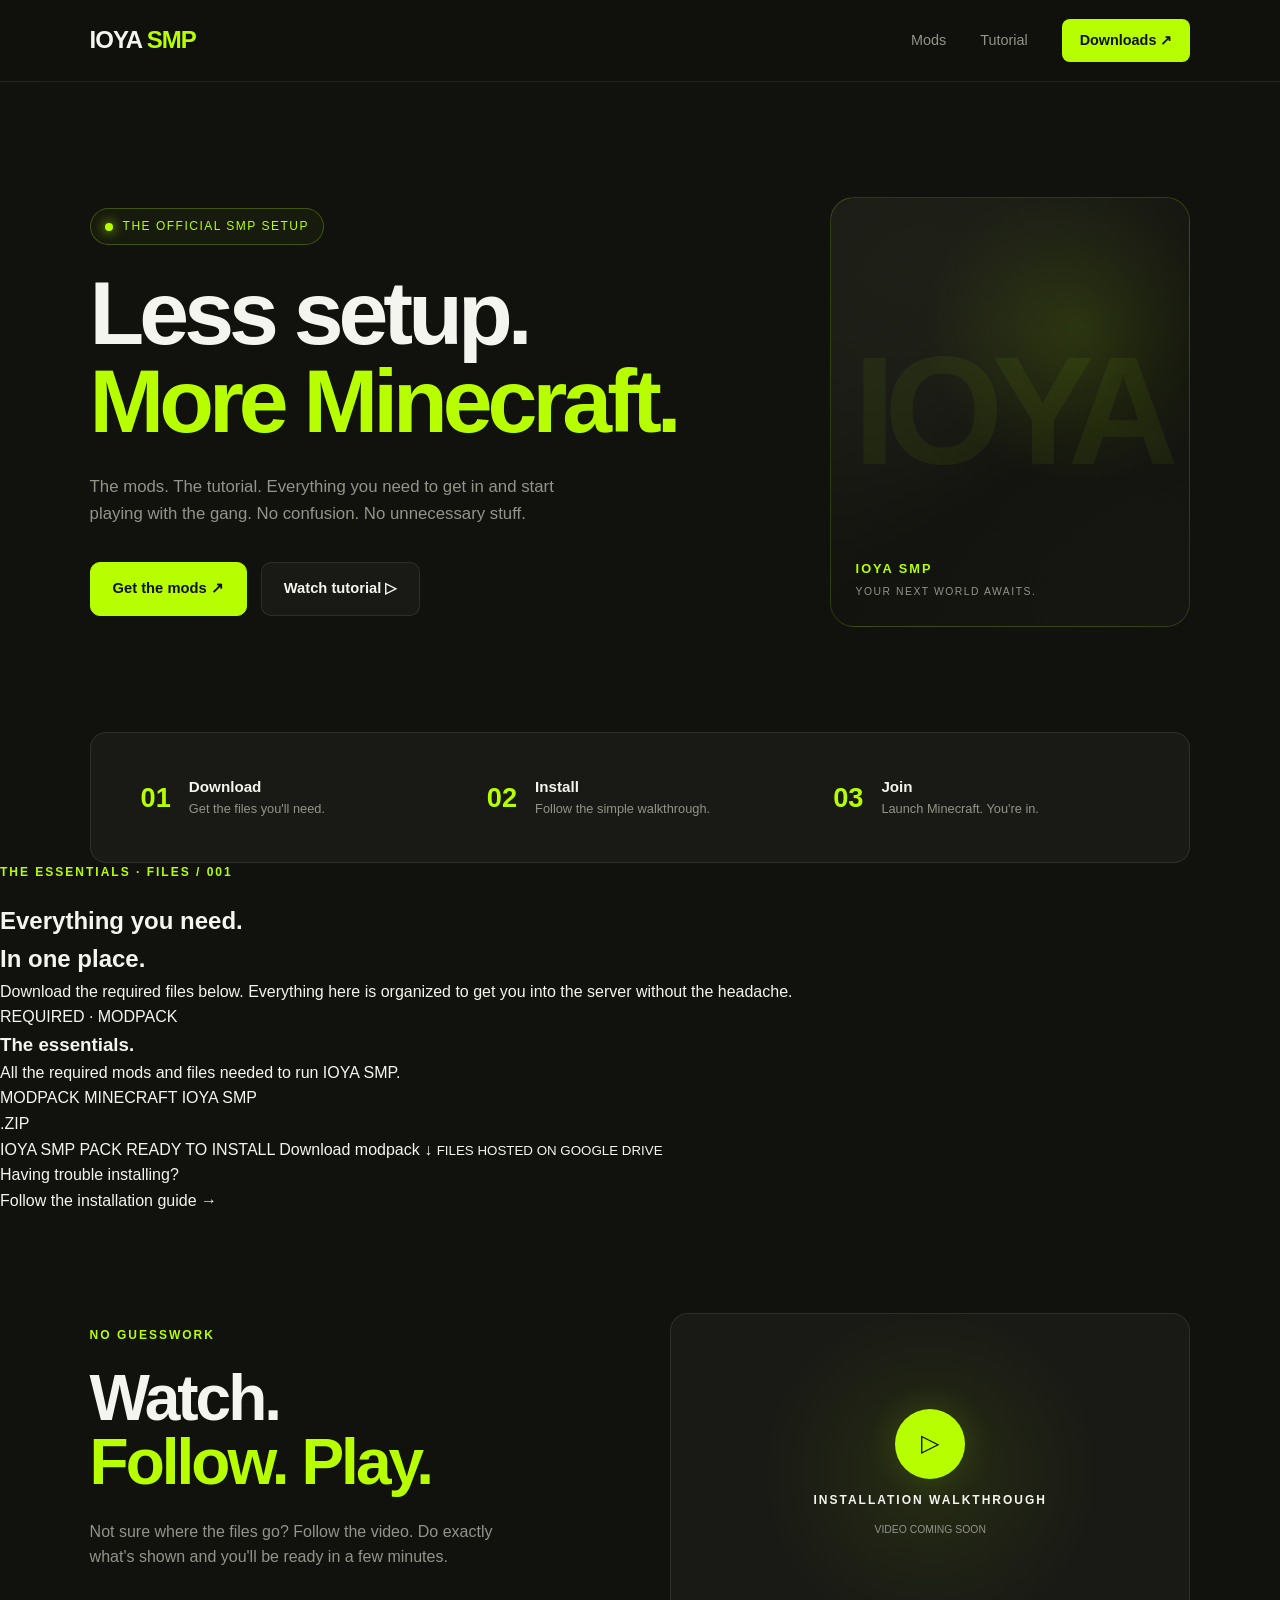
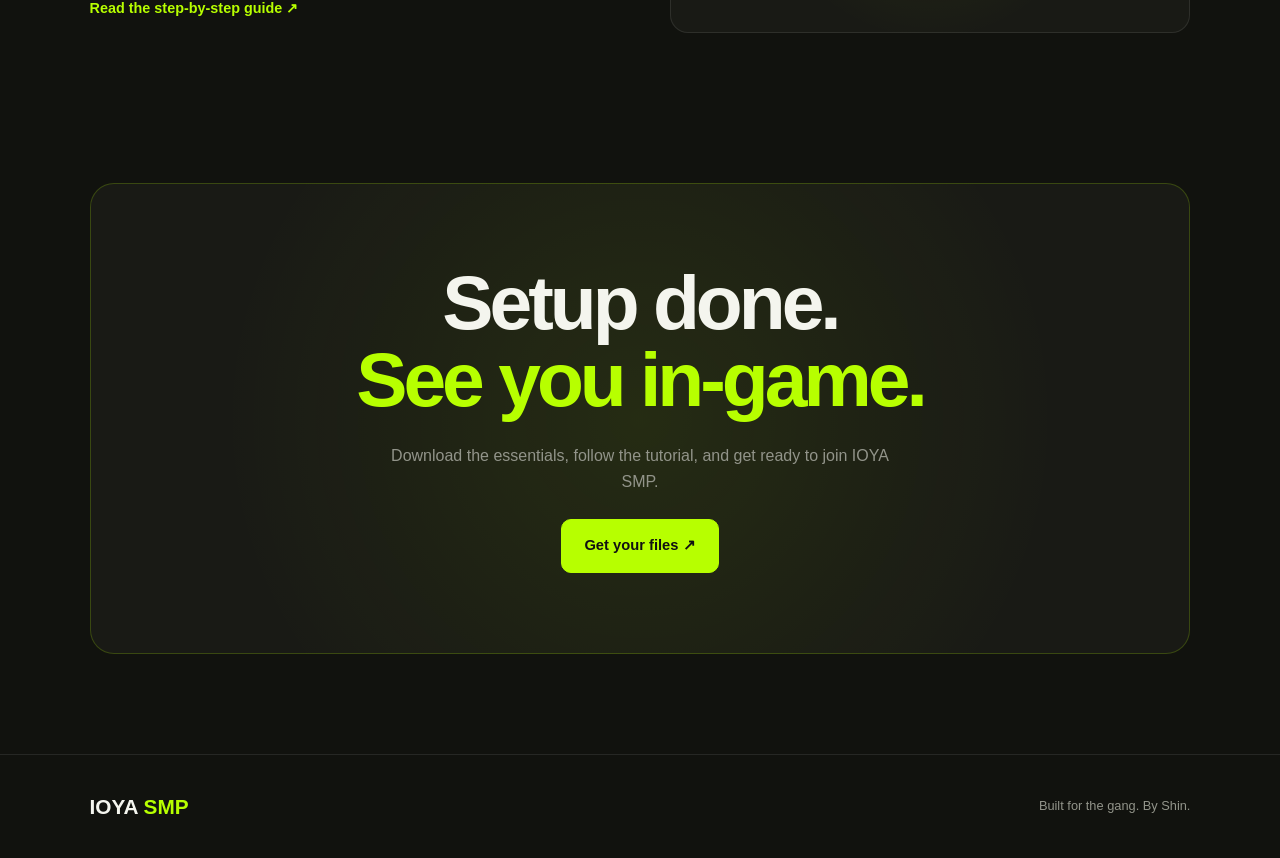
==== 3rd IOYA mods portal/html/index.html @ ce6bd053 "Add files via upload" ====
<!DOCTYPE html>
<html lang="en">
<head>
    <meta charset="UTF-8">
    <meta name="viewport" content="width=device-width, initial-scale=1.0">

    <title>IOYA SMP — Get In</title>

    <link rel="stylesheet" href="../css/style.css">
</head>

<body>

    <!-- NAVIGATION -->
    <header class="navbar">

        <a href="index.html" class="logo">
            IOYA <span>SMP</span>
        </a>

        <nav class="nav-links">
            <a href="#mods">Mods</a>
            <a href="#tutorial">Tutorial</a>
            <a href="downloads.html" class="nav-cta">Downloads ↗</a>
        </nav>

    </header>


    <!-- HERO -->
    <main>

        <section class="hero" id="setup">

            <div class="hero-content">

                <div class="hero-tag">
                    <span class="status-dot"></span>
                    THE OFFICIAL SMP SETUP
                </div>

                <h1>
                    Less setup.<br>
                    <span>More Minecraft.</span>
                </h1>

                <p class="hero-description">
                    The mods. The tutorial. Everything you need
                    to get in and start playing with the gang.
                    No confusion. No unnecessary stuff.
                </p>

                <div class="hero-buttons">

                    <a href="downloads.html" class="primary-button">
                        Get the mods ↗
                    </a>

                    <a href="#tutorial" class="secondary-button">
                        Watch tutorial ▷
                    </a>

                </div>

            </div>


            <!-- HERO VISUAL -->
            <div class="hero-visual">

                <div class="visual-overlay"></div>

                <div class="visual-caption">
                    <span>IOYA SMP</span>
                    <span>YOUR NEXT WORLD AWAITS.</span>
                </div>

            </div>

        </section>


        <!-- PROCESS STRIP -->
        <section class="process-strip">

            <div class="process-item">
                <span class="process-number">01</span>
                <div>
                    <h3>Download</h3>
                    <p>Get the files you'll need.</p>
                </div>
            </div>

            <div class="process-item">
                <span class="process-number">02</span>
                <div>
                    <h3>Install</h3>
                    <p>Follow the simple walkthrough.</p>
                </div>
            </div>

            <div class="process-item">
                <span class="process-number">03</span>
                <div>
                    <h3>Join</h3>
                    <p>Launch Minecraft. You're in.</p>
                </div>
            </div>

        </section>


        <!-- MODS -->
        <section class="section mods-section" id="mods">

            <div class="section-header">

                <div class="section-number">
                    THE ESSENTIALS · FILES / 001
                </div>

                <h2>
                    Everything you need.<br>
                    <span>In one place.</span>
                </h2>

                <p>
                    Download the required files below.
                    Everything here is organized to get you
                    into the server without the headache.
                </p>

            </div>


            <!-- MOD FEATURE CARD -->
            <div class="mod-feature">

                <div class="mod-info">

                    <div class="mod-label">
                        REQUIRED · MODPACK
                    </div>

                    <h3>The essentials.</h3>

                    <p>
                        All the required mods and files needed
                        to run IOYA SMP.
                    </p>

                    <div class="mod-meta">
                        <span>MODPACK</span>
                        <span>MINECRAFT</span>
                        <span>IOYA SMP</span>
                    </div>

                </div>


                <div class="mod-actions">

                    <div class="file-symbol">.ZIP</div>

                    <span>IOYA SMP PACK</span>
                    <span>READY TO INSTALL</span>

                    <a href="downloads.html" class="download-button">
                        Download modpack ↓
                    </a>

                    <small>FILES HOSTED ON GOOGLE DRIVE</small>

                </div>

            </div>


            <div class="mods-bottom-note">

                <p>Having trouble installing?</p>

                <a href="tutorial.html">
                    Follow the installation guide →
                </a>

            </div>

        </section>


        <!-- TUTORIAL -->
        <section class="section tutorial-section" id="tutorial">

            <div class="tutorial-container">

                <div class="tutorial-content">

                    <div class="section-number">
                        NO GUESSWORK
                    </div>

                    <h2>
                        Watch.<br>
                        <span>Follow. Play.</span>
                    </h2>

                    <p>
                        Not sure where the files go?
                        Follow the video. Do exactly what's shown
                        and you'll be ready in a few minutes.
                    </p>

                    <a href="tutorial.html" class="tutorial-link">
                        Read the step-by-step guide ↗
                    </a>

                </div>


                <div class="video-placeholder">

                    <div class="play-button">▷</div>

                    <p>INSTALLATION WALKTHROUGH</p>

                    <span>VIDEO COMING SOON</span>

                </div>

            </div>

        </section>


        <!-- FINAL CTA -->
        <section class="final-cta">

            <h2>
                Setup done.<br>
                <span>See you in-game.</span>
            </h2>

            <p>
                Download the essentials, follow the tutorial,
                and get ready to join IOYA SMP.
            </p>

            <a href="downloads.html" class="primary-button">
                Get your files ↗
            </a>

        </section>

    </main>


    <!-- FOOTER -->
    <footer class="footer">

        <div class="footer-brand">
            IOYA <span>SMP</span>
        </div>

        <p>Built for the gang. By Shin.</p>

    </footer>


    <!-- JAVASCRIPT -->
    <script src="../js/script.js"></script>

</body>
</html>
---- 3rd IOYA mods portal/css/style.css ----
/* =========================================================
   IOYA SMP — DESIGN SYSTEM
   Dark • Lime • Lemon • Ruby
========================================================= */

:root {
    --bg: #11120E;
    --surface: #191A15;
    --surface-light: #24251E;

    --lime: #B7FF00;
    --lime-dark: #61751D;

    --lemon: #EFFF00;

    --ruby: #FF304F;
    --ruby-dark: #8F1D32;

    --text: #F4F5EE;
    --muted: #92948A;

    --border: rgba(255,255,255,0.09);

    --lime-glow: rgba(183,255,0,0.16);
    --lemon-glow: rgba(239,255,0,0.15);
    --ruby-glow: rgba(255,48,79,0.18);

    --radius: 18px;
    --transition: 0.25s ease;
}


/* =========================================================
   RESET
========================================================= */

* {
    margin: 0;
    padding: 0;
    box-sizing: border-box;
}

html {
    scroll-behavior: smooth;
    scroll-padding-top: 100px;
    -webkit-text-size-adjust: 100%;
}

body {
    background: var(--bg);
    color: var(--text);
    font-family: Arial, Helvetica, sans-serif;
    line-height: 1.6;
    overflow-x: hidden;
    min-width: 320px;
}

a {
    color: inherit;
    text-decoration: none;
}

button,
input {
    font: inherit;
}

button {
    cursor: pointer;
    -webkit-tap-highlight-color: transparent;
}

img,
video {
    max-width: 100%;
}

::selection {
    background: var(--lime);
    color: #111;
}


/* =========================================================
   NAVBAR
========================================================= */

.navbar {
    width: 100%;
    min-height: 82px;
    padding: 0 7%;

    display: flex;
    align-items: center;
    justify-content: space-between;
    gap: 20px;

    position: sticky;
    top: 0;
    z-index: 100;

    background: rgba(17,18,14,0.88);
    backdrop-filter: blur(18px);
    -webkit-backdrop-filter: blur(18px);

    border-bottom: 1px solid var(--border);
}

.logo {
    font-size: 1.5rem;
    font-weight: 900;
    letter-spacing: -1px;
    white-space: nowrap;
}

.logo span,
.footer-brand span {
    color: var(--lime);
}

.nav-links {
    display: flex;
    align-items: center;
    justify-content: center;
    gap: 34px;
}

.nav-links a {
    color: var(--muted);
    font-size: 0.9rem;
    transition: var(--transition);
    white-space: nowrap;
}

.nav-links a:hover {
    color: var(--lime);
}

.nav-links .nav-cta {
    color: var(--bg);
    background: var(--lime);
    padding: 10px 18px;
    border-radius: 8px;
    font-weight: 700;
}

.nav-links .nav-cta:hover {
    background: var(--lemon);
    box-shadow: 0 0 25px var(--lemon-glow);
    color: #111;
}


/* =========================================================
   HERO
========================================================= */

.hero {
    min-height: 650px;
    padding: 100px 7% 90px;

    display: flex;
    align-items: center;
    justify-content: space-between;
    gap: 60px;

    position: relative;
}

.hero-content {
    max-width: 680px;
    width: 100%;
    z-index: 2;
}

.hero-tag {
    display: inline-flex;
    align-items: center;
    gap: 10px;

    padding: 8px 14px;
    margin-bottom: 25px;

    border: 1px solid rgba(183,255,0,0.25);
    border-radius: 100px;

    color: var(--lime);
    background: rgba(183,255,0,0.04);

    font-size: 0.75rem;
    letter-spacing: 1.5px;
}

.status-dot {
    width: 8px;
    height: 8px;
    flex-shrink: 0;
    border-radius: 50%;

    background: var(--lime);
    box-shadow: 0 0 12px var(--lime);
}

.hero h1 {
    font-size: clamp(3.5rem, 7vw, 6.8rem);
    line-height: 0.98;
    letter-spacing: -5px;
    font-weight: 900;
    overflow-wrap: break-word;
}

.hero h1 span {
    color: var(--lime);
}

.hero-description {
    max-width: 500px;
    color: var(--muted);
    margin-top: 28px;
    font-size: 1.05rem;
}

.hero-buttons {
    display: flex;
    gap: 14px;
    margin-top: 35px;
    flex-wrap: wrap;
}


/* =========================================================
   BUTTONS
========================================================= */

.primary-button,
.secondary-button {
    display: inline-flex;
    align-items: center;
    justify-content: center;

    min-height: 48px;
    padding: 14px 22px;
    border-radius: 10px;

    font-size: 0.92rem;
    font-weight: 700;
    text-align: center;

    transition: var(--transition);
}

.primary-button {
    background: var(--lime);
    color: #111;
    border: 1px solid var(--lime);
}

.primary-button:hover {
    background: var(--lemon);
    transform: translateY(-3px);
    box-shadow: 0 0 30px var(--lime-glow);
}

.secondary-button {
    border: 1px solid var(--border);
    color: var(--text);
    background: var(--surface);
}

.secondary-button:hover {
    border-color: var(--lime);
    color: var(--lime);
    transform: translateY(-3px);
}


/* =========================================================
   HERO VISUAL
========================================================= */

.hero-visual {
    width: 42%;
    min-width: 320px;
    height: 430px;

    position: relative;
    overflow: hidden;

    border-radius: 24px;
    border: 1px solid rgba(183,255,0,0.15);

    background:
        radial-gradient(circle at 70% 30%, rgba(183,255,0,0.13), transparent 40%),
        linear-gradient(145deg, #292B20, #13140F 60%, #191A15);
}

.hero-visual::before {
    content: "";
    position: absolute;
    inset: 0;

    background:
        linear-gradient(90deg, transparent 49%, rgba(183,255,0,0.04) 50%, transparent 51%),
        linear-gradient(transparent 49%, rgba(183,255,0,0.04) 50%, transparent 51%);

    background-size: 40px 40px;
}

.hero-visual::after {
    content: "IOYA";
    position: absolute;

    top: 50%;
    left: 50%;

    transform: translate(-50%, -50%);

    font-size: clamp(5rem, 12vw, 10rem);
    font-weight: 900;
    letter-spacing: -12px;

    color: rgba(183,255,0,0.06);
}

.visual-overlay {
    position: absolute;
    inset: 0;

    background:
        radial-gradient(circle at center, transparent 30%, rgba(17,18,14,0.55));
}

.visual-caption {
    position: absolute;
    bottom: 25px;
    left: 25px;
    right: 25px;

    display: flex;
    flex-direction: column;
    gap: 5px;

    z-index: 2;
}

.visual-caption span:first-child {
    color: var(--lime);
    font-size: 0.8rem;
    font-weight: 800;
    letter-spacing: 2px;
}

.visual-caption span:last-child {
    color: var(--muted);
    font-size: 0.65rem;
    letter-spacing: 1.5px;
}


/* =========================================================
   PROCESS STRIP
========================================================= */

.process-strip {
    display: grid;
    grid-template-columns: repeat(3, minmax(0, 1fr));

    margin: 0 7%;
    padding: 30px;

    border: 1px solid var(--border);
    background: var(--surface);
    border-radius: 16px;
}

.process-item {
    display: flex;
    align-items: center;
    gap: 18px;

    padding: 12px 20px;
}

.process-number {
    font-size: 1.7rem;
    font-weight: 900;
    color: var(--lime);
    flex-shrink: 0;
}

.process-item h3 {
    font-size: 0.95rem;
}

.process-item p {
    color: var(--muted);
    font-size: 0.8rem;
}


/* =========================================================
   MOD LIBRARY
========================================================= */

.mod-library {
    padding: 120px 7% 80px;
}

.library-header {
    margin-bottom: 50px;
}

.section-number {
    color: var(--lime);
    font-size: 0.75rem;
    font-weight: 700;
    letter-spacing: 2px;
    margin-bottom: 20px;
}

.library-header h2 {
    font-size: clamp(3rem, 6vw, 5.5rem);
    font-weight: 900;
    line-height: 1;
    letter-spacing: -4px;
    overflow-wrap: break-word;
}

.library-header h2 span {
    color: var(--lime);
}

.library-header p {
    max-width: 550px;
    color: var(--muted);
    margin-top: 25px;
}


/* =========================================================
   SEARCH + CATEGORY FILTERS
========================================================= */

.library-controls {
    display: flex;
    flex-direction: column;
    gap: 22px;
    margin-bottom: 35px;
}

#modSearch {
    width: 100%;
    min-height: 52px;
    padding: 17px 20px;

    color: var(--text);
    background: var(--surface);

    border: 1px solid var(--border);
    border-radius: 12px;

    outline: none;
    transition: var(--transition);
}

#modSearch:focus {
    border-color: var(--lime);
    box-shadow: 0 0 0 3px var(--lime-glow);
}

#modSearch::placeholder {
    color: var(--muted);
}

/* FILTERS */

.category-filters {
    display: flex;
    align-items: center;
    gap: 10px;
    flex-wrap: wrap;
}

.filter-btn {
    min-height: 42px;
    padding: 10px 16px;

    background: var(--surface);
    border: 1px solid var(--border);
    border-radius: 8px;

    color: var(--muted);
    font-size: 0.82rem;

    transition: var(--transition);
    white-space: nowrap;
}

.filter-btn:hover {
    border-color: var(--lime-dark);
    color: var(--text);
}

.filter-btn.active {
    background: var(--lime);
    color: #111;
    border-color: var(--lime);
    font-weight: 700;
}


/* =========================================================
   SELECTION TOOLS
========================================================= */

.selection-tools {
    display: flex;
    align-items: center;
    justify-content: space-between;
    gap: 20px;

    padding: 22px;

    background: var(--surface);
    border: 1px solid var(--border);
    border-radius: 14px;

    margin-bottom: 30px;
}

.selection-info {
    display: flex;
    align-items: center;
    gap: 12px;
    flex-shrink: 0;
}

.selection-info span:first-child {
    color: var(--lime);
    font-size: 2rem;
    font-weight: 900;
}

.selection-info span:last-child {
    color: var(--muted);
    font-size: 0.7rem;
    letter-spacing: 1px;
}

.selection-buttons {
    display: flex;
    gap: 10px;
    flex-wrap: wrap;
}

.selection-buttons button {
    min-height: 42px;
    padding: 10px 14px;

    border: 1px solid var(--border);
    background: var(--surface-light);

    color: var(--text);
    border-radius: 8px;

    font-size: 0.8rem;
    transition: var(--transition);
}

.selection-buttons button:hover {
    border-color: var(--lime);
    color: var(--lime);
}


/* =========================================================
   MOD GRID
========================================================= */

.mod-grid {
    display: grid;
    grid-template-columns: repeat(3, minmax(0, 1fr));
    gap: 18px;
}


/* =========================================================
   MOD CARDS (JS GENERATED)
========================================================= */

.mod-card {
    display: flex;
    flex-direction: column;
    justify-content: space-between;
    gap: 18px;

    min-width: 0;
    min-height: 240px;
    padding: 24px;

    background: var(--surface);
    border: 1px solid var(--border);
    border-radius: var(--radius);

    position: relative;
    overflow: hidden;

    transition: var(--transition);
}

.mod-card:hover {
    transform: translateY(-5px);
    border-color: rgba(183,255,0,0.35);
    box-shadow: 0 10px 35px rgba(0,0,0,0.2);
}

.mod-card.selected {
    border-color: var(--lime);
    box-shadow: 0 0 20px var(--lime-glow);
}

.mod-card h3 {
    font-size: 1.15rem;
    font-weight: 800;
    overflow-wrap: anywhere;
}

.mod-card p {
    color: var(--muted);
    font-size: 0.85rem;
    overflow-wrap: anywhere;
}

.mod-category {
    color: var(--lime);
    font-size: 0.65rem;
    text-transform: uppercase;
    letter-spacing: 1.5px;
}

.mod-card-top {
    display: flex;
    flex-direction: column;
    gap: 10px;
    min-width: 0;
}

.mod-card-bottom {
    display: flex;
    align-items: center;
    justify-content: space-between;
    gap: 12px;
    flex-wrap: wrap;
}

.mod-badge {
    display: inline-block;
    padding: 5px 9px;
    border-radius: 6px;

    font-size: 0.65rem;
    font-weight: 700;

    background: rgba(183,255,0,0.08);
    color: var(--lime);
}

.mod-badge.optional {
    background: rgba(255,48,79,0.08);
    color: var(--ruby);
}

.mod-toggle {
    min-height: 42px;
    padding: 9px 14px;
    border-radius: 8px;

    background: var(--surface-light);
    border: 1px solid var(--border);

    color: var(--text);
    font-size: 0.78rem;
    font-weight: 700;

    transition: var(--transition);
}

.mod-toggle:hover {
    border-color: var(--lime);
}

.mod-card.selected .mod-toggle {
    background: var(--lime);
    color: #111;
    border-color: var(--lime);
}


/* =========================================================
   LIBRARY DOWNLOAD
========================================================= */

.library-download {
    display: flex;
    align-items: center;
    justify-content: space-between;
    gap: 25px;

    margin-top: 40px;
    padding: 30px;

    background:
        linear-gradient(120deg, rgba(183,255,0,0.06), transparent 70%),
        var(--surface);

    border: 1px solid rgba(183,255,0,0.2);
    border-radius: 16px;
}

.library-download h3 {
    font-size: 1.3rem;
}

.library-download p {
    color: var(--muted);
    font-size: 0.85rem;
    margin-top: 5px;
}


/* =========================================================
   TUTORIAL
========================================================= */

.tutorial-section {
    padding: 100px 7%;
}

.tutorial-container {
    display: grid;
    grid-template-columns: repeat(2, minmax(0, 1fr));
    gap: 60px;
    align-items: center;
}

.tutorial-content h2 {
    font-size: clamp(3rem, 5vw, 5rem);
    line-height: 1;
    letter-spacing: -3px;
}

.tutorial-content h2 span {
    color: var(--lime);
}

.tutorial-content p {
    color: var(--muted);
    margin: 25px 0;
    max-width: 450px;
}

.tutorial-link {
    color: var(--lime);
    font-size: 0.9rem;
    font-weight: 700;
}

.tutorial-link:hover {
    color: var(--lemon);
}

.video-placeholder {
    min-width: 0;
    height: 320px;

    display: flex;
    flex-direction: column;
    align-items: center;
    justify-content: center;
    gap: 12px;

    border-radius: 18px;
    border: 1px solid var(--border);

    background:
        radial-gradient(circle at center, rgba(183,255,0,0.08), transparent 55%),
        var(--surface);
}

.play-button {
    width: 70px;
    height: 70px;

    display: grid;
    place-items: center;

    border-radius: 50%;

    background: var(--lime);
    color: #111;

    font-size: 1.5rem;

    box-shadow: 0 0 35px var(--lime-glow);
}

.video-placeholder p {
    font-size: 0.75rem;
    font-weight: 700;
    letter-spacing: 2px;
}

.video-placeholder span {
    color: var(--muted);
    font-size: 0.65rem;
}


/* =========================================================
   FINAL CTA
========================================================= */

.final-cta {
    margin: 50px 7% 100px;
    padding: 80px 30px;

    text-align: center;

    border: 1px solid rgba(183,255,0,0.2);
    border-radius: 24px;

    background:
        radial-gradient(circle at center, rgba(183,255,0,0.08), transparent 70%),
        var(--surface);
}

.final-cta h2 {
    font-size: clamp(2.8rem, 6vw, 5rem);
    line-height: 1;
    letter-spacing: -4px;
    overflow-wrap: break-word;
}

.final-cta h2 span {
    color: var(--lime);
}

.final-cta p {
    color: var(--muted);
    margin: 25px auto;
    max-width: 500px;
}


/* =========================================================
   FOOTER
========================================================= */

.footer {
    padding: 35px 7%;

    display: flex;
    align-items: center;
    justify-content: space-between;
    gap: 20px;

    border-top: 1px solid var(--border);
}

.footer-brand {
    font-size: 1.3rem;
    font-weight: 900;
}

.footer p {
    color: var(--muted);
    font-size: 0.8rem;
}


/* =========================================================
   RESPONSIVE — LAPTOP / SMALL DESKTOP
========================================================= */

@media (max-width: 1200px) {

    .hero {
        gap: 40px;
    }

    .hero-visual {
        width: 40%;
        min-width: 260px;
    }

    .mod-grid {
        grid-template-columns: repeat(2, minmax(0, 1fr));
    }

    .process-item {
        padding: 12px;
    }

}


/* =========================================================
   RESPONSIVE — TABLETS
========================================================= */

@media (max-width: 900px) {

    .navbar {
        padding: 0 5%;
    }

    .nav-links {
        gap: 20px;
    }

    .hero {
        flex-direction: column;
        align-items: flex-start;
        padding: 80px 5% 65px;
        min-height: auto;
    }

    .hero-content {
        max-width: 100%;
    }

    .hero-visual {
        width: 100%;
        min-width: unset;
        height: 300px;
    }

    .process-strip {
        margin: 0 5%;
        padding: 20px;
    }

    .process-item {
        gap: 12px;
    }

    .tutorial-container {
        grid-template-columns: 1fr;
        gap: 35px;
    }

    .tutorial-content h2 {
        font-size: clamp(3rem, 8vw, 5rem);
    }

}


/* =========================================================
   RESPONSIVE — MOBILE
========================================================= */

@media (max-width: 650px) {

    /* NAVBAR */

    .navbar {
        min-height: 68px;
        height: auto;
        padding: 14px 5% 12px;

        flex-direction: column;
        align-items: center;
        gap: 12px;
    }

    .logo {
        font-size: 1.3rem;
    }

    .nav-links {
        width: 100%;

        display: flex;
        justify-content: center;
        align-items: center;
        flex-wrap: wrap;

        gap: 10px 18px;
    }

    .nav-links a {
        font-size: 0.78rem;
    }

    .nav-links .nav-cta {
        padding: 9px 13px;
    }


    /* HERO */

    .hero {
        padding: 65px 5% 50px;
        min-height: auto;
        gap: 35px;
    }

    .hero-tag {
        font-size: 0.65rem;
        letter-spacing: 1px;
        max-width: 100%;
    }

    .hero h1 {
        font-size: clamp(3rem, 12vw, 4rem);
        letter-spacing: -3px;
        line-height: 1;
    }

    .hero-description {
        font-size: 0.95rem;
        margin-top: 22px;
    }

    .hero-buttons {
        width: 100%;
        gap: 12px;
        margin-top: 28px;
    }

    .hero-buttons a {
        flex: 1 1 140px;
    }

    .primary-button,
    .secondary-button {
        min-height: 48px;
        padding: 13px 16px;
    }

    .hero-visual {
        height: 240px;
        border-radius: 18px;
    }

    .hero-visual::after {
        font-size: 5rem;
        letter-spacing: -6px;
    }

    .visual-caption {
        bottom: 18px;
        left: 18px;
        right: 18px;
    }


    /* PROCESS STRIP */

    .process-strip {
        grid-template-columns: 1fr;
        margin: 0 5%;
        padding: 15px;
        border-radius: 14px;
    }

    .process-item {
        padding: 13px 5px;
        gap: 15px;
    }

    .process-number {
        font-size: 1.5rem;
    }

    .process-item h3 {
        font-size: 0.9rem;
    }

    .process-item p {
        font-size: 0.76rem;
    }


    /* MOD LIBRARY */

    .mod-library {
        padding: 75px 5% 45px;
    }

    .library-header {
        margin-bottom: 35px;
    }

    .section-number {
        font-size: 0.68rem;
    }

    .library-header h2 {
        font-size: clamp(2.7rem, 11vw, 3.6rem);
        letter-spacing: -3px;
        line-height: 1.02;
    }

    .library-header p {
        font-size: 0.92rem;
        margin-top: 20px;
    }


    /* SEARCH */

    .library-controls {
        gap: 16px;
        margin-bottom: 25px;
    }

    #modSearch {
        min-height: 52px;
        padding: 15px;
        font-size: 16px;
        border-radius: 10px;
    }


    /* CATEGORY FILTERS */

    .category-filters {
        display: flex;
        flex-wrap: nowrap;
        gap: 9px;

        width: 100%;
        overflow-x: auto;
        overflow-y: hidden;

        padding: 3px 2px 12px;

        scrollbar-width: thin;
        scrollbar-color: var(--lime-dark) transparent;

        -webkit-overflow-scrolling: touch;
    }

    .filter-btn {
        flex: 0 0 auto;
        min-height: 42px;
        padding: 10px 15px;
        font-size: 0.78rem;
    }


    /* SELECTION TOOLS */

    .selection-tools {
        flex-direction: column;
        align-items: stretch;
        gap: 18px;

        padding: 18px;
        margin-bottom: 25px;
    }

    .selection-info {
        justify-content: flex-start;
    }

    .selection-info span:first-child {
        font-size: 1.8rem;
    }

    .selection-buttons {
        display: grid;
        grid-template-columns: repeat(2, minmax(0, 1fr));
        gap: 10px;
        width: 100%;
    }

    .selection-buttons button {
        min-height: 46px;
        width: 100%;
        padding: 10px;
        font-size: 0.76rem;
    }


    /* MOD GRID */

    .mod-grid {
        grid-template-columns: 1fr;
        gap: 14px;
    }

    .mod-card {
        min-height: auto;
        padding: 20px;
        gap: 20px;
        border-radius: 15px;
    }

    .mod-card h3 {
        font-size: 1.08rem;
    }

    .mod-card p {
        font-size: 0.84rem;
        line-height: 1.6;
    }

    .mod-card-bottom {
        align-items: center;
        flex-wrap: wrap;
    }

    .mod-toggle {
        min-height: 44px;
        padding: 10px 16px;
    }


    /* DOWNLOAD */

    .library-download {
        flex-direction: column;
        align-items: stretch;
        gap: 20px;

        margin-top: 30px;
        padding: 22px;
    }

    .library-download h3 {
        font-size: 1.15rem;
    }

    .library-download p {
        font-size: 0.82rem;
    }

    .library-download .primary-button {
        width: 100%;
    }


    /* TUTORIAL */

    .tutorial-section {
        padding: 65px 5%;
    }

    .tutorial-container {
        grid-template-columns: 1fr;
        gap: 30px;
    }

    .tutorial-content h2 {
        font-size: clamp(2.8rem, 11vw, 3.7rem);
        letter-spacing: -3px;
    }

    .tutorial-content p {
        font-size: 0.92rem;
        margin: 20px 0;
    }

    .video-placeholder {
        height: 230px;
        border-radius: 15px;
    }

    .play-button {
        width: 60px;
        height: 60px;
        font-size: 1.3rem;
    }


    /* FINAL CTA */

    .final-cta {
        margin: 25px 5% 60px;
        padding: 55px 18px;
        border-radius: 18px;
    }

    .final-cta h2 {
        font-size: clamp(2.4rem, 10vw, 3.3rem);
        letter-spacing: -2.5px;
        line-height: 1.05;
    }

    .final-cta p {
        font-size: 0.9rem;
        margin: 20px auto;
    }

    .final-cta .primary-button {
        width: 100%;
    }


    /* FOOTER */

    .footer {
        flex-direction: column;
        text-align: center;
        gap: 12px;

        padding: 28px 5%;
    }

    .footer-brand {
        font-size: 1.2rem;
    }

    .footer p {
        font-size: 0.75rem;
    }

}


/* =========================================================
   RESPONSIVE — SMALL PHONES
========================================================= */

@media (max-width: 400px) {

    .navbar {
        padding: 12px 4%;
    }

    .nav-links {
        gap: 9px 12px;
    }

    .nav-links a {
        font-size: 0.72rem;
    }

    .hero {
        padding: 55px 4% 40px;
    }

    .hero h1 {
        font-size: 2.8rem;
        letter-spacing: -2.5px;
    }

    .hero-buttons {
        flex-direction: column;
    }

    .hero-buttons a {
        width: 100%;
    }

    .hero-visual {
        height: 200px;
    }

    .process-strip {
        margin: 0 4%;
        padding: 12px;
    }

    .mod-library {
        padding-left: 4%;
        padding-right: 4%;
    }

    .library-header h2 {
        font-size: 2.65rem;
    }

    .selection-tools {
        padding: 15px;
    }

    .selection-buttons {
        grid-template-columns: 1fr;
    }

    .mod-card {
        padding: 17px;
    }

    .mod-card-bottom {
        flex-direction: column;
        align-items: stretch;
    }

    .mod-toggle {
        width: 100%;
    }

    .library-download {
        padding: 18px;
    }

    .tutorial-section {
        padding-left: 4%;
        padding-right: 4%;
    }

    .tutorial-content h2 {
        font-size: 2.75rem;
    }

    .final-cta {
        margin-left: 4%;
        margin-right: 4%;
        padding: 45px 15px;
    }

    .final-cta h2 {
        font-size: 2.45rem;
    }

}


/* =========================================================
   TOUCH DEVICE IMPROVEMENTS
========================================================= */

@media (hover: none) and (pointer: coarse) {

    .primary-button:hover,
    .secondary-button:hover,
    .mod-card:hover {
        transform: none;
    }

    .mod-toggle,
    .filter-btn,
    .selection-buttons button,
    .primary-button,
    .secondary-button {
        -webkit-tap-highlight-color: transparent;
    }

}


/* =========================================================
   REDUCED MOTION
========================================================= */

@media (prefers-reduced-motion: reduce) {

    *,
    *::before,
    *::after {
        scroll-behavior: auto !important;
        transition-duration: 0.01ms !important;
        animation-duration: 0.01ms !important;
        animation-iteration-count: 1 !important;
    }

}
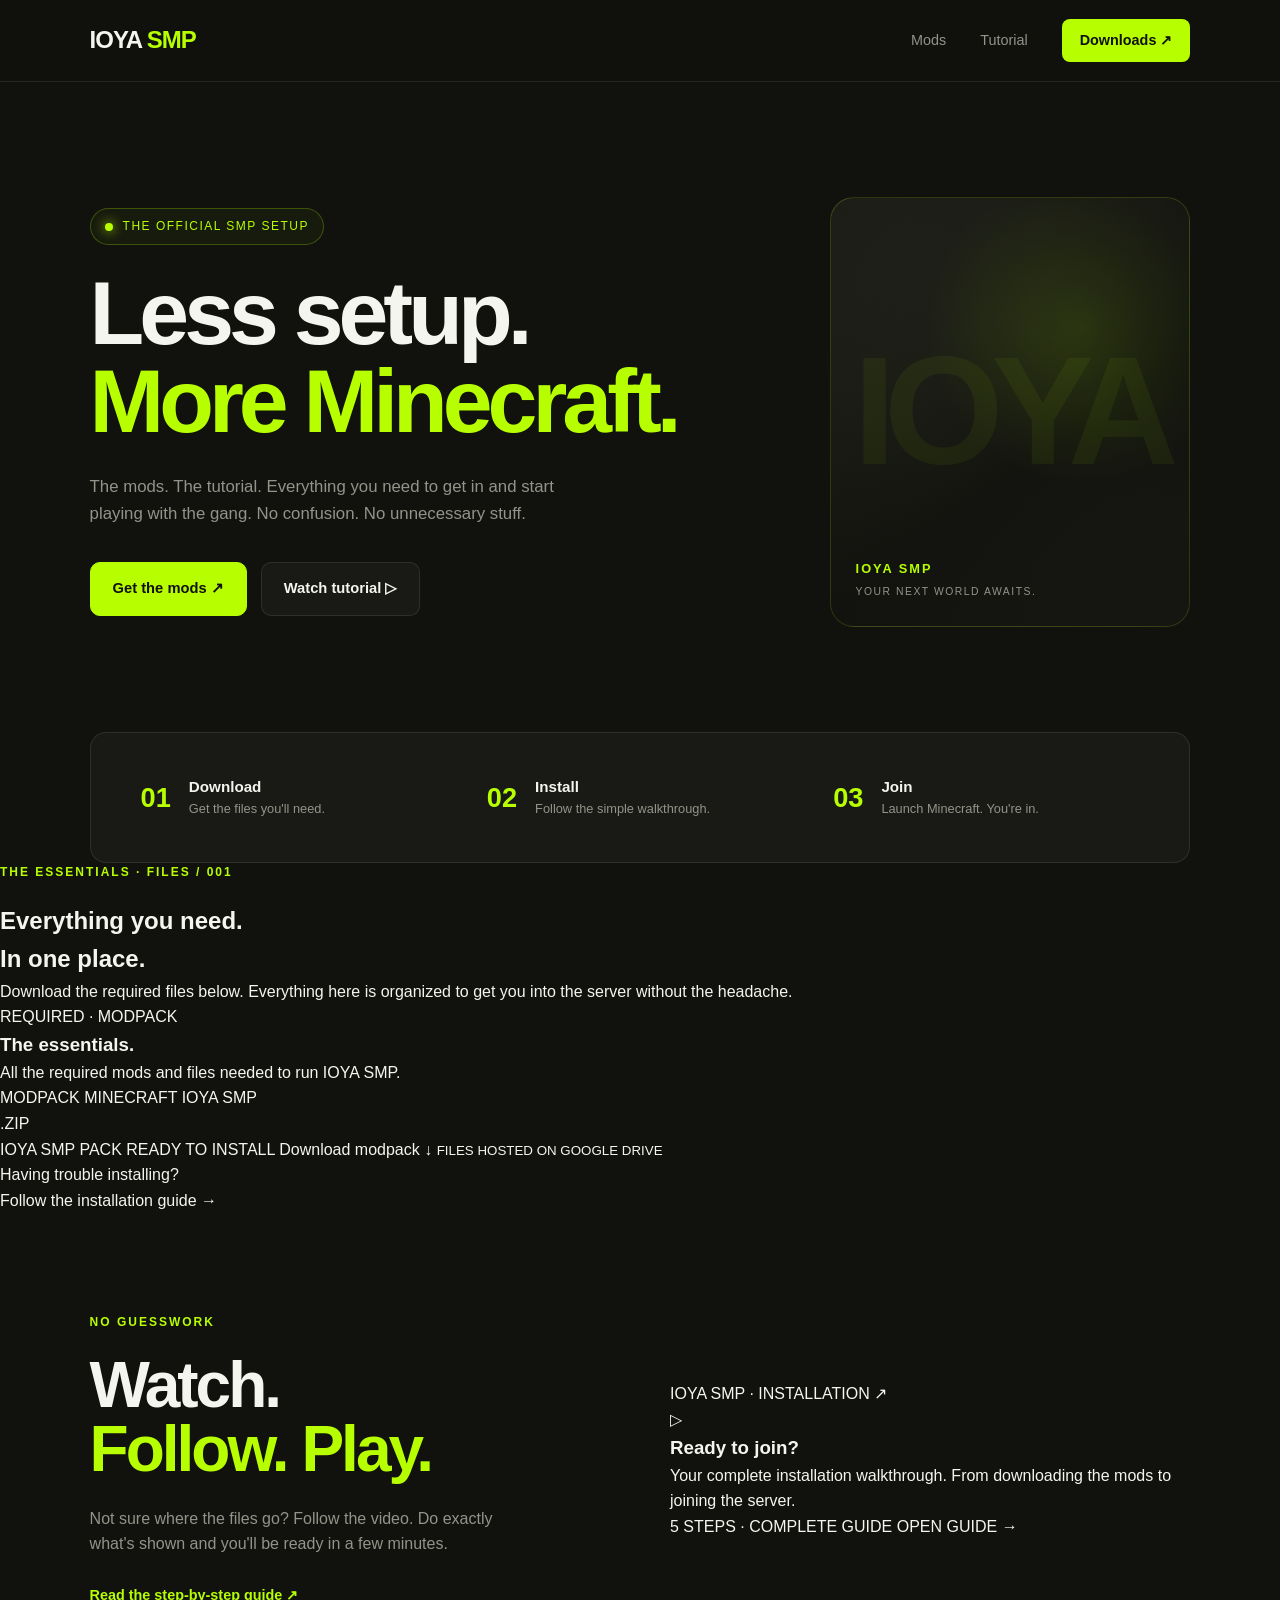
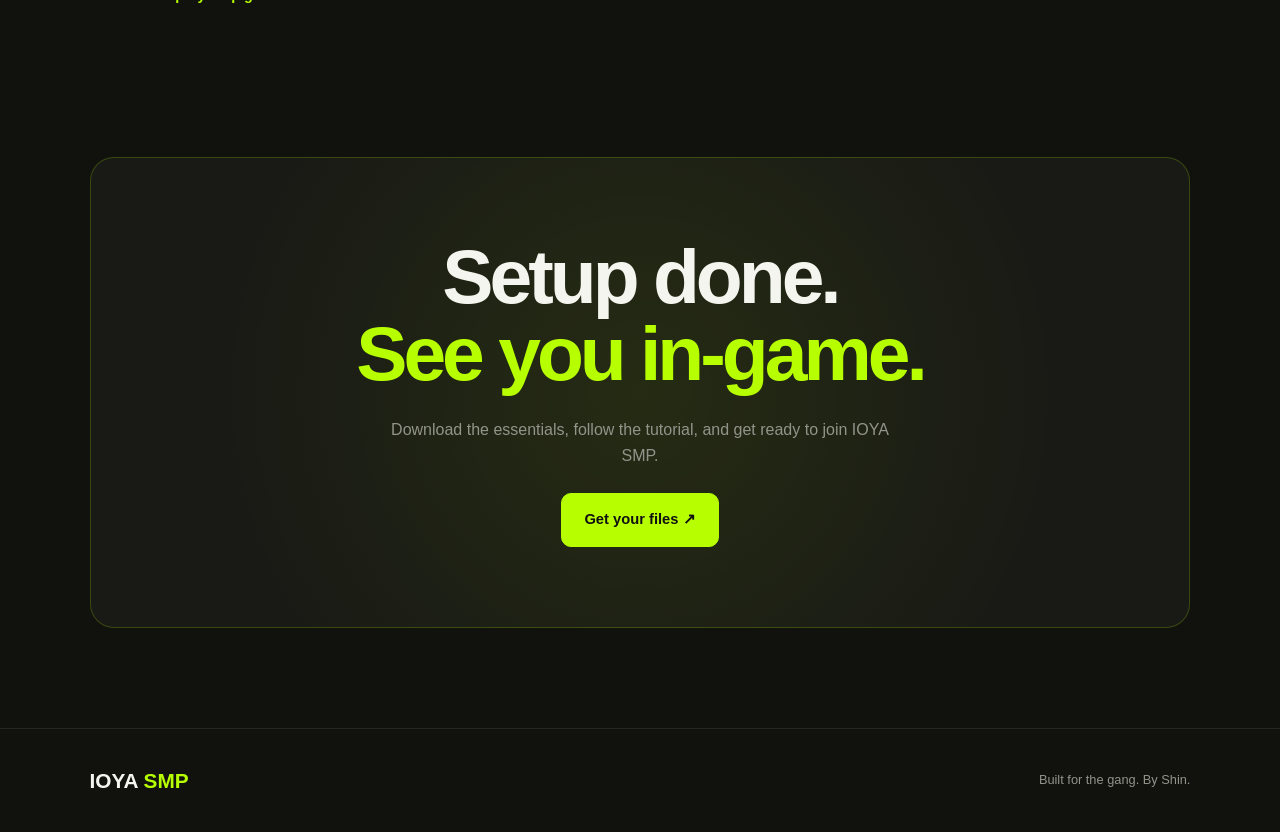
==== commit fc32cf0b: "Add installation tutorial guide card to index.html Added a tutorial guide card with installation det" ====
--- a/3rd IOYA mods portal/html/index.html
+++ b/3rd IOYA mods portal/html/index.html
@@ -219,16 +219,32 @@
                 </div>
 
 
-                <div class="video-placeholder">
-
-                    <div class="play-button">▷</div>
-
-                    <p>INSTALLATION WALKTHROUGH</p>
-
-                    <span>VIDEO COMING SOON</span>
-
-                </div>
-
+                <a href="tutorial.html" class="tutorial-guide-card">
+
+    <div class="guide-card-top">
+        <span class="guide-label">IOYA SMP · INSTALLATION</span>
+        <span class="guide-arrow">↗</span>
+    </div>
+
+    <div class="guide-card-content">
+
+        <div class="guide-icon">▷</div>
+
+        <h3>Ready to join?</h3>
+
+        <p>
+            Your complete installation walkthrough.
+            From downloading the mods to joining the server.
+        </p>
+
+    </div>
+
+    <div class="guide-card-bottom">
+        <span>5 STEPS · COMPLETE GUIDE</span>
+        <span class="guide-open">OPEN GUIDE →</span>
+    </div>
+
+</a>
             </div>
 
         </section>
